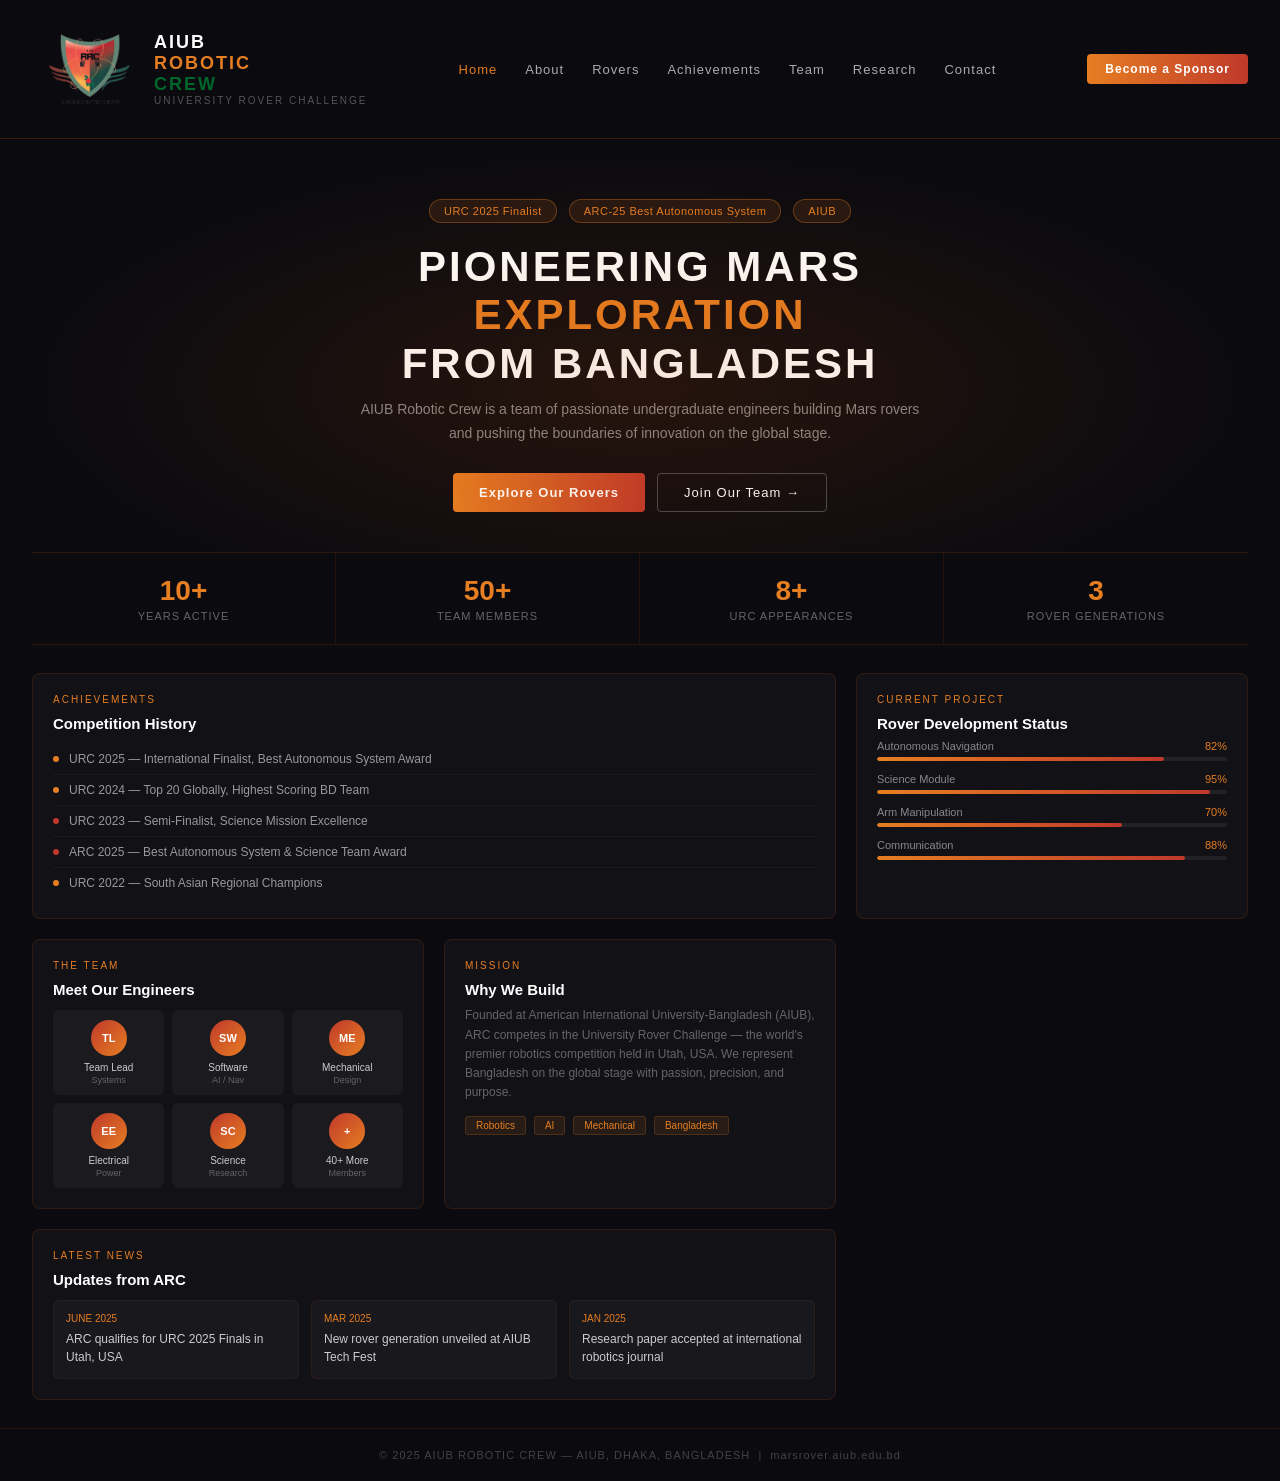
==== arc_theme1_dark_space.html @ 8aabca22 "Mars Rover Dashboard for ARC" ====
<!-- index.html -->
<!DOCTYPE html>
<html lang="en">
<head>
    <meta charset="UTF-8" />
    <meta name="viewport" content="width=device-width, initial-scale=1.0" />
    <title>AIUB Robotic Crew — Mars Rover Team</title>
    <link rel="stylesheet" href="dark_space_theme1.css" />
</head>
<body>
    <div class="page">

        <!-- ===== NAVIGATION ===== -->
        <nav>
            <div class="logo-area">
                <div class="logo-shield">
                <img src="Screenshot_2026-06-24_221754-removebg-preview.png" alt="ARC Logo" >
                    </div>
                <div>
                    <div class="brand">AIUB <span><br>ROBOTIC</span><br><span class="green-text">CREW</span></div>
                    <div class="brand-sub">UNIVERSITY ROVER CHALLENGE</div>
                </div>
            </div>
            <div class="nav-links">
                <a class="active">Home</a>
                <a>About</a>
                <a>Rovers</a>
                <a>Achievements</a>
                <a>Team</a>
                <a>Research</a>
                <a>Contact</a>
            </div>
            <button class="sponsor-btn">Become a Sponsor</button>
        </nav>

        <!-- ===== HERO ===== -->
        <div class="hero">
            <div class="hero-bg"></div>
            <div class="badge-row">
                <span class="badge">URC 2025 Finalist</span>
                <span class="badge">ARC-25 Best Autonomous System</span>
                <span class="badge">AIUB</span>
            </div>
            <h1>PIONEERING MARS<br /><span>EXPLORATION</span><br />FROM BANGLADESH</h1>
            <p>AIUB Robotic Crew is a team of passionate undergraduate engineers building Mars rovers and pushing the boundaries of innovation on the global stage.</p>
            <div class="hero-btns">
                <button class="btn-primary">Explore Our Rovers</button>
                <button class="btn-outline">Join Our Team →</button>
            </div>
        </div>

        <!-- ===== STATS ===== -->
        <div class="stats-bar">
            <div class="stat"><div class="stat-num">10+</div><div class="stat-label">Years Active</div></div>
            <div class="stat"><div class="stat-num">50+</div><div class="stat-label">Team Members</div></div>
            <div class="stat"><div class="stat-num">8+</div><div class="stat-label">URC Appearances</div></div>
            <div class="stat"><div class="stat-num">3</div><div class="stat-label">Rover Generations</div></div>
        </div>

        <!-- ===== CONTENT GRID ===== -->
        <div class="content">

            <!-- ACHIEVEMENTS -->
            <div class="card wide">
                <div class="card-tag">Achievements</div>
                <h3>Competition History</h3>
                <ul class="achievement-list">
                    <li><span class="dot-gold"></span>URC 2025 — International Finalist, Best Autonomous System Award</li>
                    <li><span class="dot-gold"></span>URC 2024 — Top 20 Globally, Highest Scoring BD Team</li>
                    <li><span class="dot-red"></span>URC 2023 — Semi-Finalist, Science Mission Excellence</li>
                    <li><span class="dot-red"></span>ARC 2025 — Best Autonomous System &amp; Science Team Award</li>
                    <li><span class="dot-gold"></span>URC 2022 — South Asian Regional Champions</li>
                </ul>
            </div>

            <!-- PROGRESS -->
            <div class="card">
                <div class="card-tag">Current Project</div>
                <h3>Rover Development Status</h3>
                <div class="progress-wrap">
                    <div class="progress-item">
                        <div class="progress-label"><span>Autonomous Navigation</span><span class="progress-value">82%</span></div>
                        <div class="progress-bar"><div class="progress-fill" style="width:82%"></div></div>
                    </div>
                    <div class="progress-item">
                        <div class="progress-label"><span>Science Module</span><span class="progress-value">95%</span></div>
                        <div class="progress-bar"><div class="progress-fill" style="width:95%"></div></div>
                    </div>
                    <div class="progress-item">
                        <div class="progress-label"><span>Arm Manipulation</span><span class="progress-value">70%</span></div>
                        <div class="progress-bar"><div class="progress-fill" style="width:70%"></div></div>
                    </div>
                    <div class="progress-item">
                        <div class="progress-label"><span>Communication</span><span class="progress-value">88%</span></div>
                        <div class="progress-bar"><div class="progress-fill" style="width:88%"></div></div>
                    </div>
                </div>
            </div>

            <!-- TEAM -->
            <div class="card">
                <div class="card-tag">The Team</div>
                <h3>Meet Our Engineers</h3>
                <div class="team-grid">
                    <div class="member"><div class="avatar">TL</div><div class="member-name">Team Lead</div><div class="member-role">Systems</div></div>
                    <div class="member"><div class="avatar">SW</div><div class="member-name">Software</div><div class="member-role">AI / Nav</div></div>
                    <div class="member"><div class="avatar">ME</div><div class="member-name">Mechanical</div><div class="member-role">Design</div></div>
                    <div class="member"><div class="avatar">EE</div><div class="member-name">Electrical</div><div class="member-role">Power</div></div>
                    <div class="member"><div class="avatar">SC</div><div class="member-name">Science</div><div class="member-role">Research</div></div>
                    <div class="member"><div class="avatar">+</div><div class="member-name">40+ More</div><div class="member-role">Members</div></div>
                </div>
            </div>

            <!-- MISSION -->
            <div class="card">
                <div class="card-tag">Mission</div>
                <h3>Why We Build</h3>
                <p>Founded at American International University-Bangladesh (AIUB), ARC competes in the University Rover Challenge — the world's premier robotics competition held in Utah, USA. We represent Bangladesh on the global stage with passion, precision, and purpose.</p>
                <div class="mission-tags">
                    <span>Robotics</span>
                    <span>AI</span>
                    <span>Mechanical</span>
                    <span>Bangladesh</span>
                </div>
            </div>

            <!-- NEWS -->
            <div class="card wide">
                <div class="card-tag">Latest News</div>
                <h3>Updates from ARC</h3>
                <div class="news-grid">
                    <div class="news-item">
                        <div class="news-date">JUNE 2025</div>
                        <div class="news-text">ARC qualifies for URC 2025 Finals in Utah, USA</div>
                    </div>
                    <div class="news-item">
                        <div class="news-date">MAR 2025</div>
                        <div class="news-text">New rover generation unveiled at AIUB Tech Fest</div>
                    </div>
                    <div class="news-item">
                        <div class="news-date">JAN 2025</div>
                        <div class="news-text">Research paper accepted at international robotics journal</div>
                    </div>
                </div>
            </div>

        </div>

        <!-- ===== FOOTER ===== -->
        <footer>
            © 2025 AIUB ROBOTIC CREW — AIUB, DHAKA, BANGLADESH &nbsp;|&nbsp; marsrover.aiub.edu.bd
        </footer>

    </div>
</body>
</html>
---- dark_space_theme1.css ----
/* style.css */

* {
    box-sizing: border-box;
    margin: 0;
    padding: 0;
    font-family: 'Segoe UI', sans-serif;
}

.page {
    background: #0a0a0f;
    color: #fff;
    min-height: 100vh;
    padding: 0;
}

/* ---- NAVIGATION ---- */
nav {
    display: flex;
    align-items: center;
    justify-content: space-between;
    padding: 14px 32px;
    border-bottom: 1px solid rgba(255, 100, 0, 0.2);
    background: rgba(10, 10, 15, 0.95);
}

.logo-area {
    display: flex;
    align-items: center;
    gap: 12px;
}

.logo-shield {
    width: 110px;
    height: 110px;
    display: flex;
    align-items: center;
    justify-content: center;
    flex-shrink: 0;
}

.logo-shield img {
    width: 100%;
    height: 100%;
    object-fit: contain;
    display: block;
}

.brand {
    font-size: 18px;
    font-weight: 700;
    color: #fff;
    letter-spacing: 2px;
}

.brand span {
    color: #e67e22;
}
.brand .green-text {
    color: #01662b;  /* Vibrant green */
}

.brand-sub {
    font-size: 10px;
    color: #555;
    letter-spacing: 2px;
}

.nav-links {
    display: flex;
    gap: 28px;
}

.nav-links a {
    color: #aaa;
    font-size: 13px;
    text-decoration: none;
    letter-spacing: 1px;
    transition: color .2s;
    cursor: pointer;
}

.nav-links a:hover,
.nav-links a.active {
    color: #e67e22;
}

.sponsor-btn {
    background: linear-gradient(90deg, #e67e22, #c0392b);
    color: #fff;
    border: none;
    padding: 8px 18px;
    border-radius: 4px;
    font-size: 12px;
    font-weight: 600;
    cursor: pointer;
    letter-spacing: 1px;
}

/* ---- HERO ---- */
.hero {
    position: relative;
    padding: 60px 32px 40px;
    text-align: center;
    overflow: hidden;
}

.hero-bg {
    position: absolute;
    inset: 0;
    background: radial-gradient(ellipse at 50% 60%, rgba(200, 80, 0, 0.15) 0%, transparent 70%);
    pointer-events: none;
}

.badge-row {
    display: flex;
    justify-content: center;
    gap: 12px;
    margin-bottom: 20px;
    flex-wrap: wrap;
}

.badge {
    display: inline-flex;
    align-items: center;
    gap: 6px;
    background: rgba(230, 126, 34, 0.12);
    border: 1px solid rgba(230, 126, 34, 0.35);
    border-radius: 20px;
    padding: 5px 14px;
    font-size: 11px;
    color: #e67e22;
    letter-spacing: .5px;
}

.hero h1 {
    font-size: 42px;
    font-weight: 800;
    letter-spacing: 3px;
    line-height: 1.15;
    margin-bottom: 10px;
}

.hero h1 span {
    color: #e67e22;
}

.hero p {
    color: #888;
    font-size: 14px;
    max-width: 560px;
    margin: 0 auto 28px;
    line-height: 1.7;
}

.hero-btns {
    display: flex;
    justify-content: center;
    gap: 12px;
}

.btn-primary {
    background: linear-gradient(90deg, #e67e22, #c0392b);
    color: #fff;
    border: none;
    padding: 11px 26px;
    border-radius: 4px;
    font-size: 13px;
    font-weight: 600;
    cursor: pointer;
    letter-spacing: 1px;
}

.btn-outline {
    background: transparent;
    color: #fff;
    border: 1px solid rgba(255, 255, 255, 0.25);
    padding: 11px 26px;
    border-radius: 4px;
    font-size: 13px;
    cursor: pointer;
    letter-spacing: 1px;
}

/* ---- STATS ---- */
.stats-bar {
    display: grid;
    grid-template-columns: repeat(4, 1fr);
    gap: 0;
    border-top: 1px solid rgba(255, 100, 0, 0.15);
    border-bottom: 1px solid rgba(255, 100, 0, 0.15);
    margin: 0 32px;
}

.stat {
    padding: 22px 16px;
    text-align: center;
    border-right: 1px solid rgba(255, 100, 0, 0.1);
}

.stat:last-child {
    border-right: none;
}

.stat-num {
    font-size: 28px;
    font-weight: 800;
    color: #e67e22;
}

.stat-label {
    font-size: 11px;
    color: #666;
    margin-top: 3px;
    letter-spacing: 1px;
    text-transform: uppercase;
}

/* ---- CONTENT GRID ---- */
.content {
    display: grid;
    grid-template-columns: 1fr 1fr 1fr;
    gap: 20px;
    padding: 28px 32px;
}

.card {
    background: rgba(255, 255, 255, 0.03);
    border: 1px solid rgba(255, 100, 0, 0.12);
    border-radius: 8px;
    padding: 20px;
    transition: border-color .2s;
}

.card:hover {
    border-color: rgba(230, 126, 34, 0.4);
}

.card-tag {
    font-size: 10px;
    color: #e67e22;
    letter-spacing: 2px;
    text-transform: uppercase;
    margin-bottom: 10px;
}

.card h3 {
    font-size: 15px;
    font-weight: 600;
    margin-bottom: 8px;
    color: #fff;
}

.card p {
    font-size: 12px;
    color: #666;
    line-height: 1.6;
}

.card.wide {
    grid-column: span 2;
}

/* ---- ACHIEVEMENTS ---- */
.achievement-list {
    list-style: none;
    margin-top: 12px;
}

.achievement-list li {
    display: flex;
    align-items: center;
    gap: 10px;
    padding: 8px 0;
    border-bottom: 1px solid rgba(255, 255, 255, 0.04);
    font-size: 12px;
    color: #999;
}

.achievement-list li:last-child {
    border-bottom: none;
}

.dot-gold {
    width: 6px;
    height: 6px;
    border-radius: 50%;
    background: #e67e22;
    flex-shrink: 0;
}

.dot-red {
    width: 6px;
    height: 6px;
    border-radius: 50%;
    background: #c0392b;
    flex-shrink: 0;
}

/* ---- TEAM ---- */
.team-grid {
    display: grid;
    grid-template-columns: repeat(3, 1fr);
    gap: 8px;
    margin-top: 12px;
}

.member {
    background: rgba(255, 255, 255, 0.04);
    border-radius: 6px;
    padding: 10px;
    text-align: center;
}

.avatar {
    width: 36px;
    height: 36px;
    border-radius: 50%;
    background: linear-gradient(135deg, #c0392b, #e67e22);
    margin: 0 auto 6px;
    display: flex;
    align-items: center;
    justify-content: center;
    font-size: 11px;
    font-weight: 700;
}

.member-name {
    font-size: 10px;
    color: #ccc;
}

.member-role {
    font-size: 9px;
    color: #666;
    margin-top: 2px;
}

/* ---- PROGRESS BARS ---- */
.progress-item {
    margin-bottom: 12px;
}

.progress-label {
    display: flex;
    justify-content: space-between;
    font-size: 11px;
    color: #888;
    margin-bottom: 5px;
}

.progress-value {
    color: #e67e22;
}

.progress-bar {
    height: 4px;
    background: rgba(255, 255, 255, 0.07);
    border-radius: 2px;
    overflow: hidden;
}

.progress-fill {
    height: 100%;
    border-radius: 2px;
    background: linear-gradient(90deg, #e67e22, #c0392b);
}

/* ---- MISSION TAGS ---- */
.mission-tags {
    margin-top: 14px;
    display: flex;
    gap: 8px;
    flex-wrap: wrap;
}

.mission-tags span {
    font-size: 10px;
    background: rgba(230, 126, 34, 0.1);
    border: 1px solid rgba(230, 126, 34, 0.2);
    color: #e67e22;
    padding: 3px 10px;
    border-radius: 3px;
}

/* ---- NEWS ---- */
.news-grid {
    display: grid;
    grid-template-columns: 1fr 1fr 1fr;
    gap: 12px;
    margin-top: 12px;
}

.news-item {
    background: rgba(255, 255, 255, 0.03);
    border-radius: 6px;
    padding: 12px;
    border: 1px solid rgba(255, 100, 0, 0.08);
}

.news-date {
    font-size: 10px;
    color: #e67e22;
    margin-bottom: 6px;
}

.news-text {
    font-size: 12px;
    color: #ccc;
    line-height: 1.5;
}

/* ---- FOOTER ---- */
footer {
    text-align: center;
    padding: 20px;
    border-top: 1px solid rgba(255, 100, 0, 0.1);
    font-size: 11px;
    color: #444;
    letter-spacing: 1px;
}
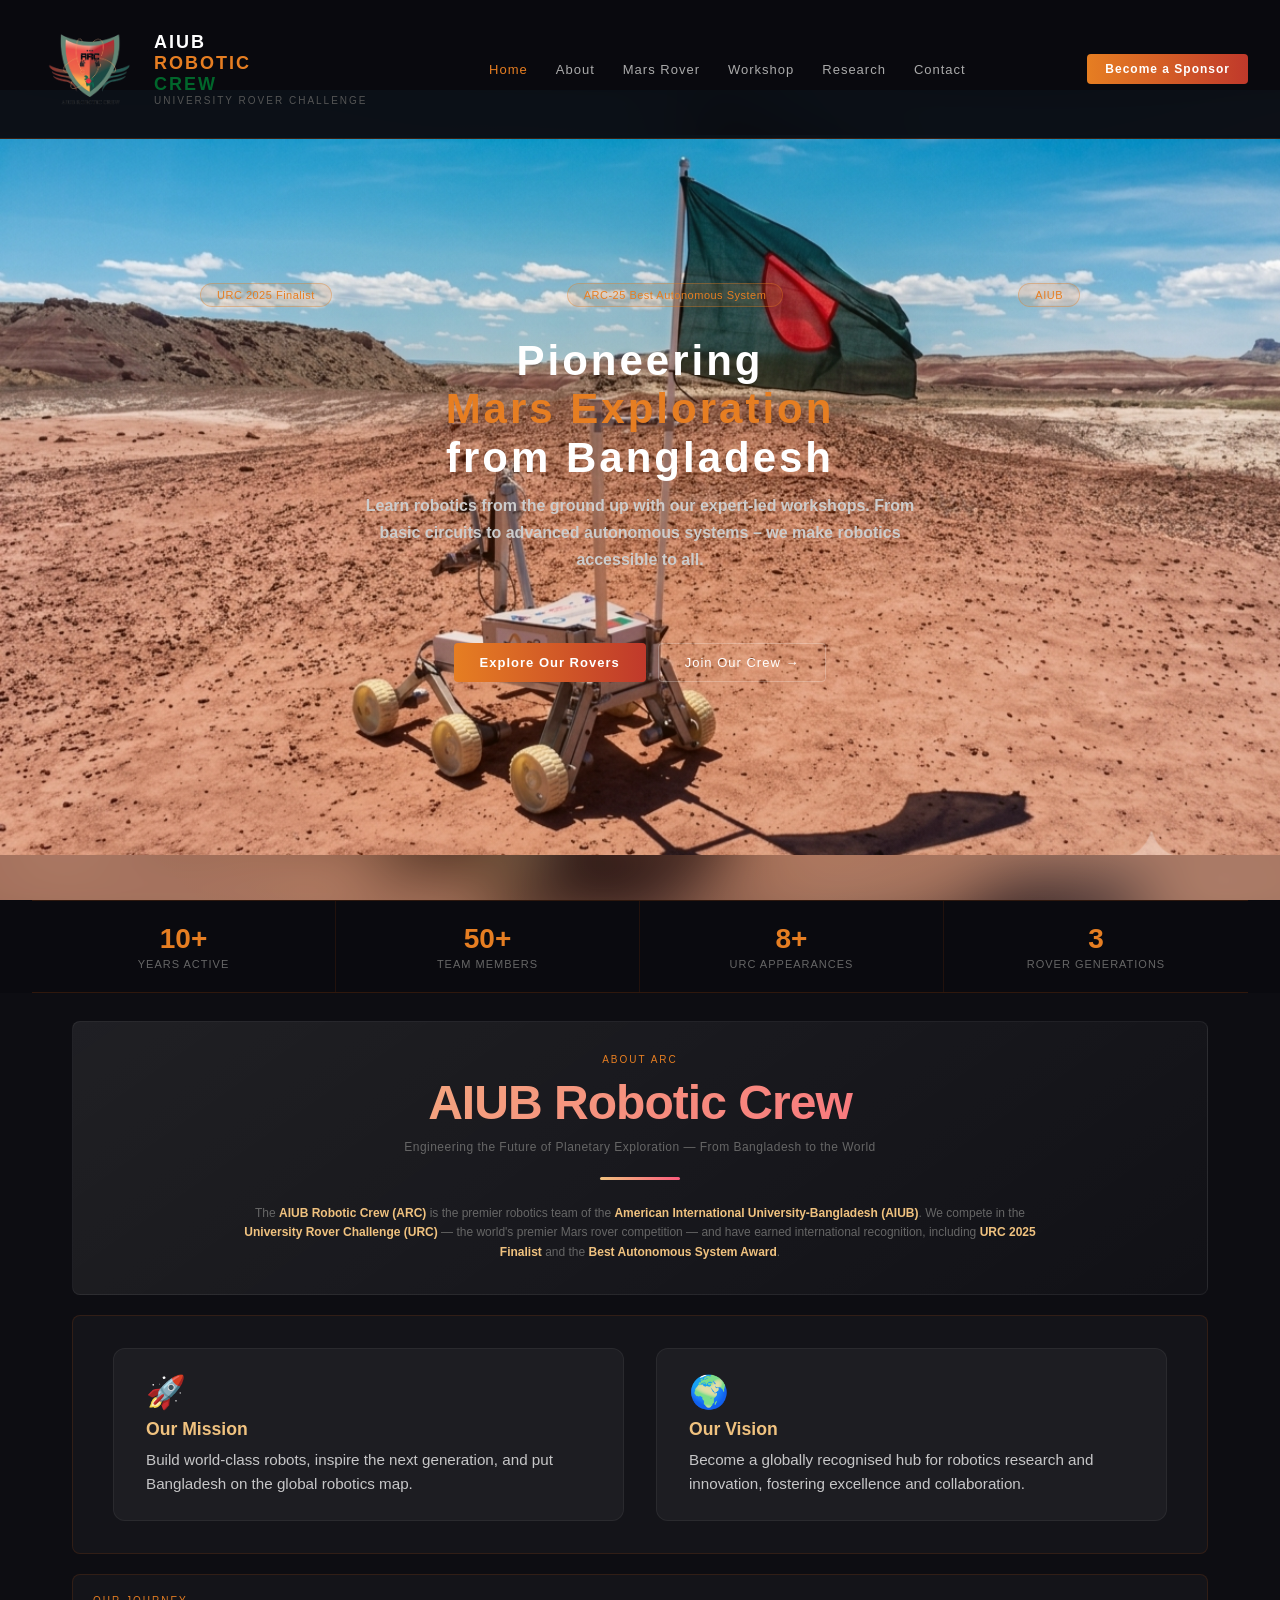
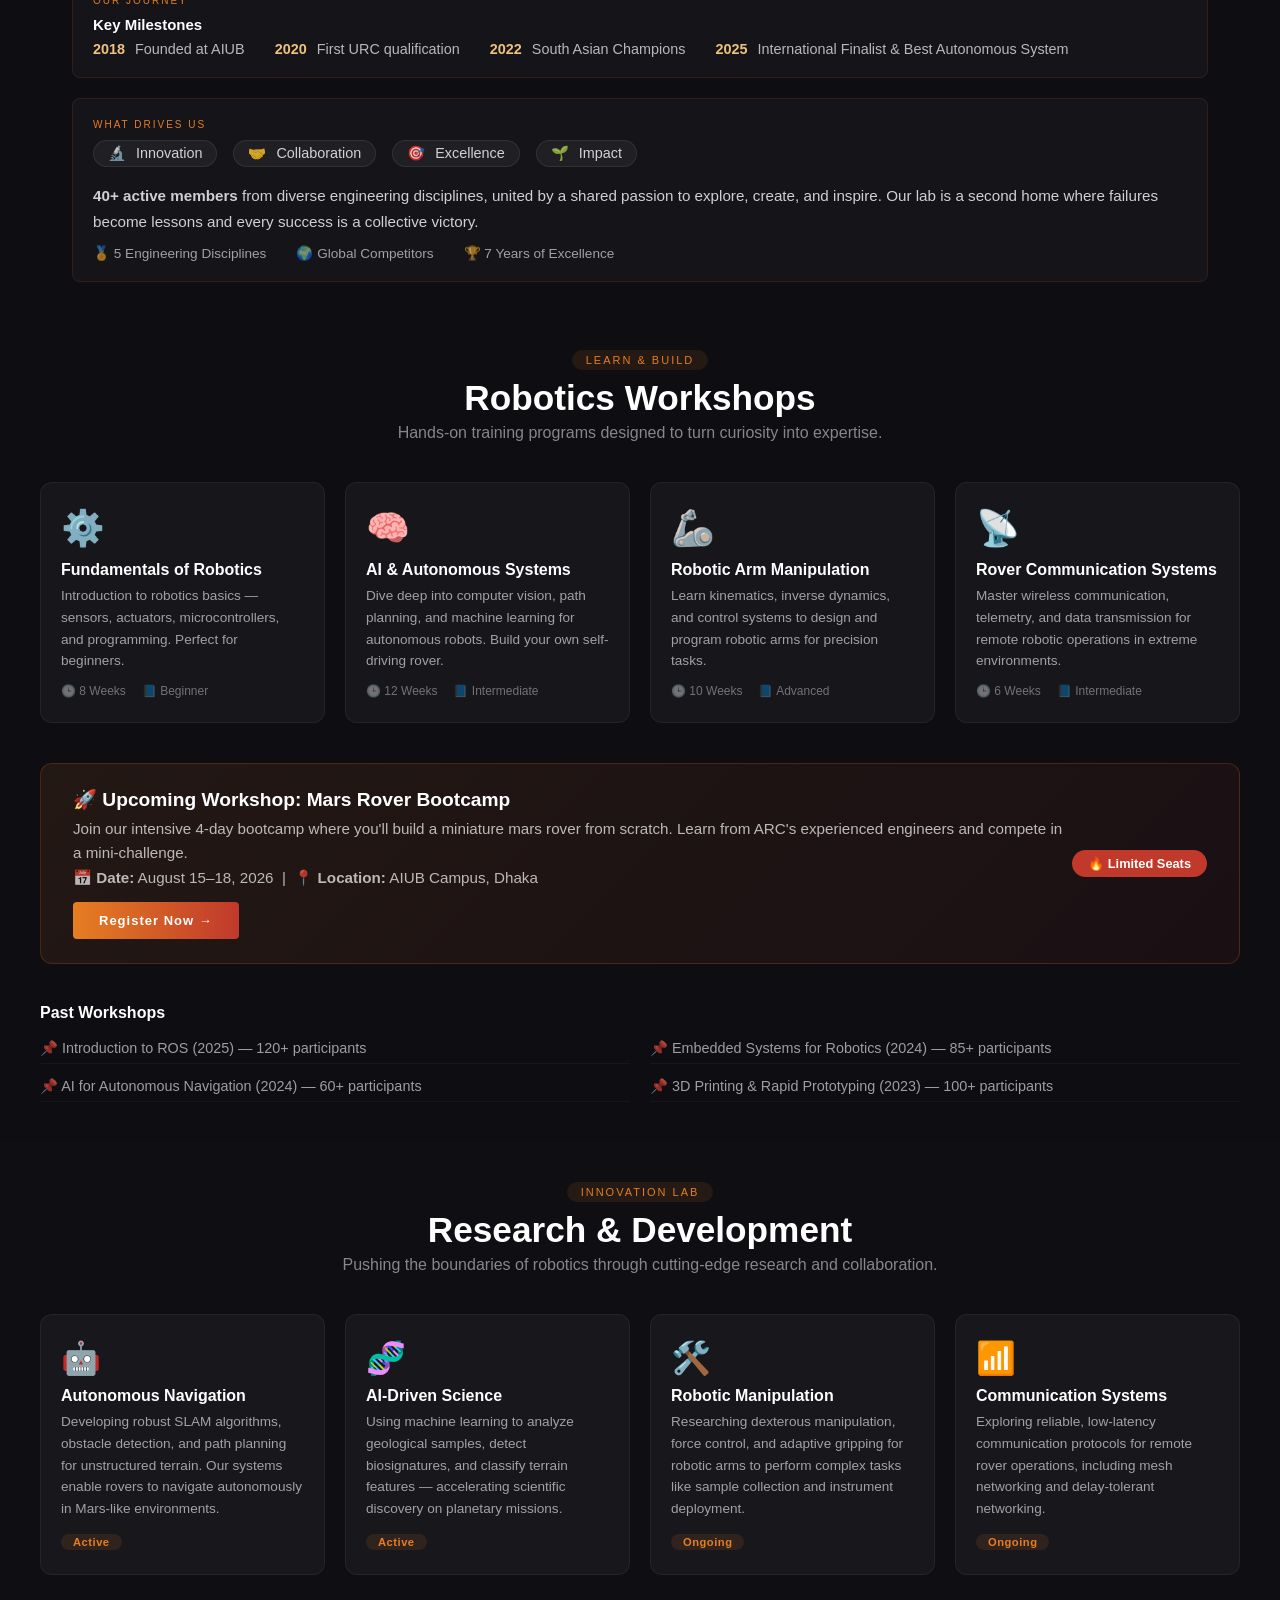
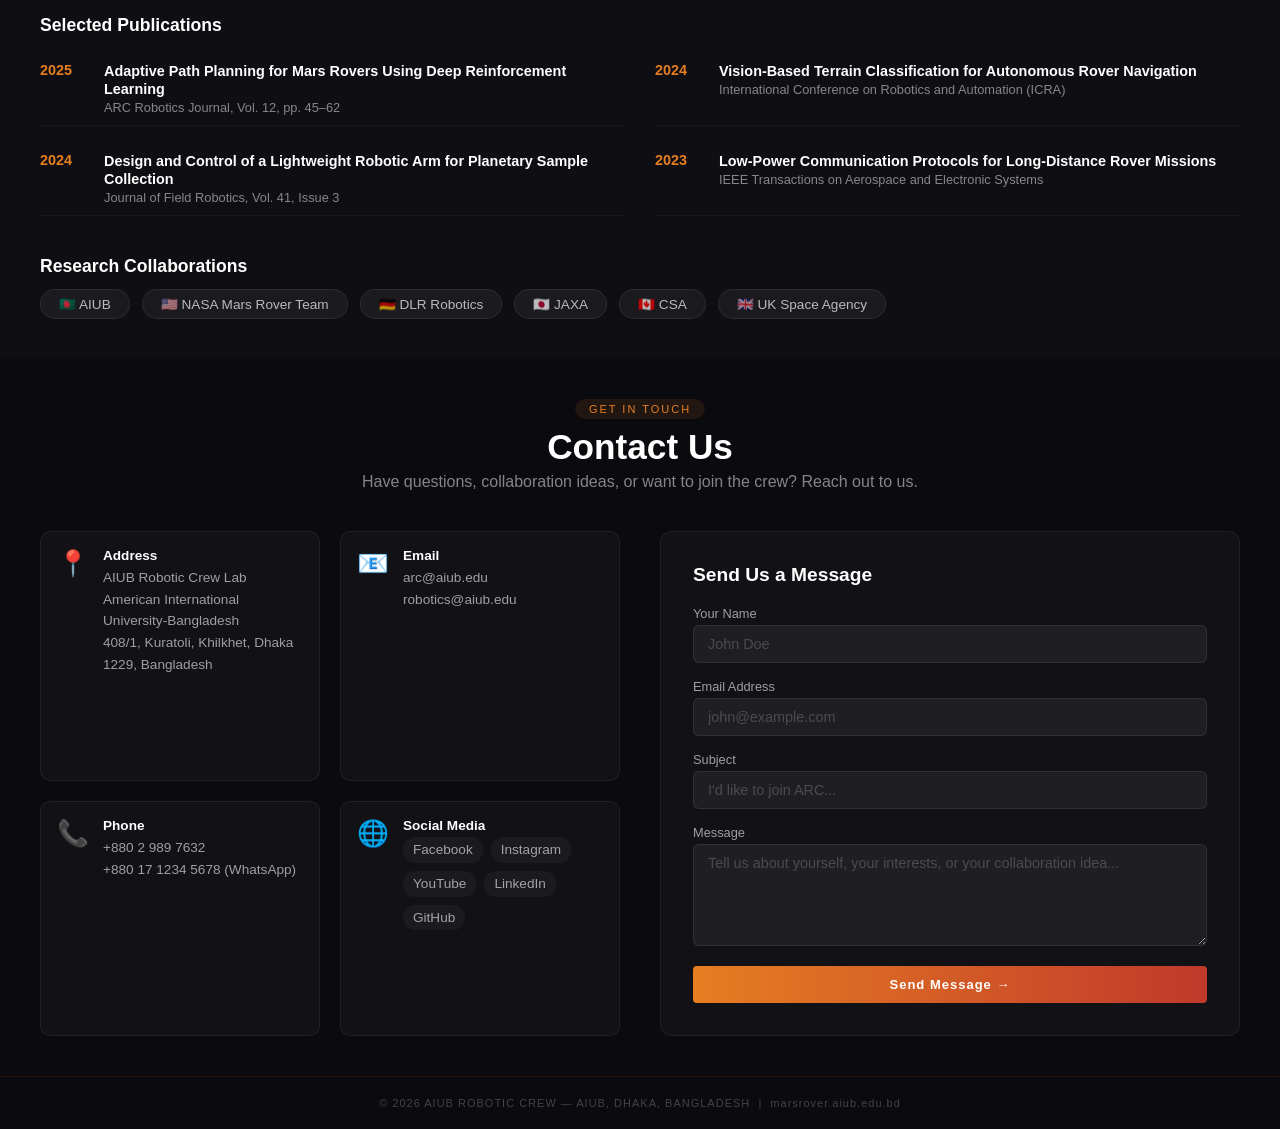
==== commit 518f9507: "Updated" ====
--- a/arc_theme1_dark_space.html
+++ b/arc_theme1_dark_space.html
@@ -1,4 +1,3 @@
-<!-- index.html -->
 <!DOCTYPE html>
 <html lang="en">
 <head>
@@ -10,147 +9,389 @@
 <body>
     <div class="page">
 
-        <!-- ===== NAVIGATION ===== -->
+        <!-- ===== NAVIGATION (fixed) ===== -->
         <nav>
             <div class="logo-area">
                 <div class="logo-shield">
-                <img src="Screenshot_2026-06-24_221754-removebg-preview.png" alt="ARC Logo" >
-                    </div>
+                    <img src="Screenshot_2026-06-24_221754-removebg-preview.png" alt="ARC Logo" />
+                </div>
                 <div>
                     <div class="brand">AIUB <span><br>ROBOTIC</span><br><span class="green-text">CREW</span></div>
                     <div class="brand-sub">UNIVERSITY ROVER CHALLENGE</div>
                 </div>
             </div>
             <div class="nav-links">
-                <a class="active">Home</a>
-                <a>About</a>
-                <a>Rovers</a>
-                <a>Achievements</a>
-                <a>Team</a>
-                <a>Research</a>
-                <a>Contact</a>
+                <a href="#home" class="active">Home</a>
+                <a href="#about">About</a>
+                <a href="#" id="marsRoverLink" target="_blank">Mars Rover</a>
+                <a href="#workshop">Workshop</a>
+                <a href="#research">Research</a>
+                <a href="#contact">Contact</a>
             </div>
             <button class="sponsor-btn">Become a Sponsor</button>
         </nav>
 
-        <!-- ===== HERO ===== -->
-        <div class="hero">
-            <div class="hero-bg"></div>
-            <div class="badge-row">
-                <span class="badge">URC 2025 Finalist</span>
-                <span class="badge">ARC-25 Best Autonomous System</span>
-                <span class="badge">AIUB</span>
-            </div>
-            <h1>PIONEERING MARS<br /><span>EXPLORATION</span><br />FROM BANGLADESH</h1>
-            <p>AIUB Robotic Crew is a team of passionate undergraduate engineers building Mars rovers and pushing the boundaries of innovation on the global stage.</p>
-            <div class="hero-btns">
-                <button class="btn-primary">Explore Our Rovers</button>
-                <button class="btn-outline">Join Our Team →</button>
-            </div>
-        </div>
-
-        <!-- ===== STATS ===== -->
-        <div class="stats-bar">
-            <div class="stat"><div class="stat-num">10+</div><div class="stat-label">Years Active</div></div>
-            <div class="stat"><div class="stat-num">50+</div><div class="stat-label">Team Members</div></div>
-            <div class="stat"><div class="stat-num">8+</div><div class="stat-label">URC Appearances</div></div>
-            <div class="stat"><div class="stat-num">3</div><div class="stat-label">Rover Generations</div></div>
-        </div>
-
-        <!-- ===== CONTENT GRID ===== -->
-        <div class="content">
-
-            <!-- ACHIEVEMENTS -->
-            <div class="card wide">
-                <div class="card-tag">Achievements</div>
-                <h3>Competition History</h3>
-                <ul class="achievement-list">
-                    <li><span class="dot-gold"></span>URC 2025 — International Finalist, Best Autonomous System Award</li>
-                    <li><span class="dot-gold"></span>URC 2024 — Top 20 Globally, Highest Scoring BD Team</li>
-                    <li><span class="dot-red"></span>URC 2023 — Semi-Finalist, Science Mission Excellence</li>
-                    <li><span class="dot-red"></span>ARC 2025 — Best Autonomous System &amp; Science Team Award</li>
-                    <li><span class="dot-gold"></span>URC 2022 — South Asian Regional Champions</li>
-                </ul>
-            </div>
-
-            <!-- PROGRESS -->
-            <div class="card">
-                <div class="card-tag">Current Project</div>
-                <h3>Rover Development Status</h3>
-                <div class="progress-wrap">
-                    <div class="progress-item">
-                        <div class="progress-label"><span>Autonomous Navigation</span><span class="progress-value">82%</span></div>
-                        <div class="progress-bar"><div class="progress-fill" style="width:82%"></div></div>
-                    </div>
-                    <div class="progress-item">
-                        <div class="progress-label"><span>Science Module</span><span class="progress-value">95%</span></div>
-                        <div class="progress-bar"><div class="progress-fill" style="width:95%"></div></div>
-                    </div>
-                    <div class="progress-item">
-                        <div class="progress-label"><span>Arm Manipulation</span><span class="progress-value">70%</span></div>
-                        <div class="progress-bar"><div class="progress-fill" style="width:70%"></div></div>
-                    </div>
-                    <div class="progress-item">
-                        <div class="progress-label"><span>Communication</span><span class="progress-value">88%</span></div>
-                        <div class="progress-bar"><div class="progress-fill" style="width:88%"></div></div>
-                    </div>
-                </div>
-            </div>
-
-            <!-- TEAM -->
-            <div class="card">
-                <div class="card-tag">The Team</div>
-                <h3>Meet Our Engineers</h3>
-                <div class="team-grid">
-                    <div class="member"><div class="avatar">TL</div><div class="member-name">Team Lead</div><div class="member-role">Systems</div></div>
-                    <div class="member"><div class="avatar">SW</div><div class="member-name">Software</div><div class="member-role">AI / Nav</div></div>
-                    <div class="member"><div class="avatar">ME</div><div class="member-name">Mechanical</div><div class="member-role">Design</div></div>
-                    <div class="member"><div class="avatar">EE</div><div class="member-name">Electrical</div><div class="member-role">Power</div></div>
-                    <div class="member"><div class="avatar">SC</div><div class="member-name">Science</div><div class="member-role">Research</div></div>
-                    <div class="member"><div class="avatar">+</div><div class="member-name">40+ More</div><div class="member-role">Members</div></div>
-                </div>
-            </div>
-
-            <!-- MISSION -->
-            <div class="card">
-                <div class="card-tag">Mission</div>
-                <h3>Why We Build</h3>
-                <p>Founded at American International University-Bangladesh (AIUB), ARC competes in the University Rover Challenge — the world's premier robotics competition held in Utah, USA. We represent Bangladesh on the global stage with passion, precision, and purpose.</p>
-                <div class="mission-tags">
-                    <span>Robotics</span>
-                    <span>AI</span>
-                    <span>Mechanical</span>
-                    <span>Bangladesh</span>
-                </div>
-            </div>
-
-            <!-- NEWS -->
-            <div class="card wide">
-                <div class="card-tag">Latest News</div>
-                <h3>Updates from ARC</h3>
-                <div class="news-grid">
-                    <div class="news-item">
-                        <div class="news-date">JUNE 2025</div>
-                        <div class="news-text">ARC qualifies for URC 2025 Finals in Utah, USA</div>
-                    </div>
-                    <div class="news-item">
-                        <div class="news-date">MAR 2025</div>
-                        <div class="news-text">New rover generation unveiled at AIUB Tech Fest</div>
-                    </div>
-                    <div class="news-item">
-                        <div class="news-date">JAN 2025</div>
-                        <div class="news-text">Research paper accepted at international robotics journal</div>
-                    </div>
-                </div>
-            </div>
-
-        </div>
+        <!-- ===== HOME SECTION (HERO + STATS) ===== -->
+        <section id="home">
+            <!-- ===== HERO ===== -->
+            <div class="hero">
+                <div class="hero-image" id="heroSlideshow">
+                    <!-- Slide 1 -->
+                    <div class="slide" data-image="Gemini_Generated_Image_s8egqts8egqts8eg (1).png">
+                        <div class="slide-blur" style="background-image: url('Gemini_Generated_Image_s8egqts8egqts8eg\ \(1\).png');"></div>
+                        <div class="slide-main" style="background-image: url('Gemini_Generated_Image_s8egqts8egqts8eg\ \(1\).png');"></div>
+                    </div>
+                    <!-- Slide 2 -->
+                    <div class="slide" data-image="IMG_9816 (1).JPG.jpeg">
+                        <div class="slide-blur" style="background-image: url('IMG_9816\ \(1\).JPG.jpeg');"></div>
+                        <div class="slide-main" style="background-image: url('IMG_9816\ \(1\).JPG.jpeg');"></div>
+                    </div>
+                    <!-- Slide 3 -->
+                    <div class="slide" data-image="PXL_20250508_043159235 (1).jpg.jpeg">
+                        <div class="slide-blur" style="background-image: url('PXL_20250508_043159235\ \(1\).jpg.jpeg');"></div>
+                        <div class="slide-main" style="background-image: url('PXL_20250508_043159235\ \(1\).jpg.jpeg');"></div>
+                    </div>
+                    <!-- Slide 4 -->
+                    <div class="slide" data-image="473077580_1137605848069499_8323036023182530407_n.jpg.jpeg">
+                        <div class="slide-blur" style="background-image: url('473077580_1137605848069499_8323036023182530407_n.jpg.jpeg');"></div>
+                        <div class="slide-main" style="background-image: url('473077580_1137605848069499_8323036023182530407_n.jpg.jpeg');"></div>
+                    </div>
+                </div>
+                <div class="hero-bg"></div>
+
+                <div class="hero-content">
+                    <div class="badge-row">
+                        <span class="badge">URC 2025 Finalist</span>
+                        <span class="badge">ARC-25 Best Autonomous System</span>
+                        <span class="badge">AIUB</span>
+                    </div>
+
+                    <div class="text-slideshow" id="textSlideshow">
+                        <div class="text-block slide-left active" id="textBlock1">
+                            <h1>Pioneering<br /><span>Mars Exploration</span><br />from Bangladesh</h1>
+                            <p><b>Learn robotics from the ground up with our expert-led workshops. From basic circuits to advanced autonomous systems – we make robotics accessible to all.</b></p>
+                        </div>
+                        <div class="text-block slide-bottom" id="textBlock2">
+                            <h1>INNOVATIVE<br /><span>DESIGN</span><br />THINKING</h1>
+                            <p><b>Our design philosophy combines creativity with engineering precision. We build robots that are not only functional but also elegant in their execution.</b></p>
+                        </div>
+                        <div class="text-block slide-left" id="textBlock3">
+                            <h1>NEXT-GEN<br /><span>LEADERSHIP</span><br />IN ROBOTICS</h1>
+                            <p><b>Developing the next generation of robotics leaders through hands-on projects, mentorship, and real-world challenges that build character and skill.</b></p>
+                        </div>
+                        <div class="text-block slide-bottom" id="textBlock4">
+                            <h1>HANDS-ON ROBOTICS<br /><span>WORKSHOPS</span><br />FOR EVERYONE</h1>
+                            <p><b>Learn robotics from the ground up with our expert-led workshops. From basic circuits to advanced autonomous systems – we make robotics accessible to all.</b></p>
+                        </div>
+                    </div>
+
+                    <div class="hero-btns">
+                        <button class="btn-primary">Explore Our Rovers</button>
+                        <button class="btn-outline">Join Our Crew →</button>
+                    </div>
+                </div>
+            </div>
+
+            <!-- ===== STATS ===== -->
+            <div class="stats-bar">
+                <div class="stat"><div class="stat-num">10+</div><div class="stat-label">Years Active</div></div>
+                <div class="stat"><div class="stat-num">50+</div><div class="stat-label">Team Members</div></div>
+                <div class="stat"><div class="stat-num">8+</div><div class="stat-label">URC Appearances</div></div>
+                <div class="stat"><div class="stat-num">3</div><div class="stat-label">Rover Generations</div></div>
+            </div>
+        </section>
+
+        <!-- ===== ABOUT SECTION (CONDENSED) ===== -->
+        <section id="about" class="section-about">
+            <div class="section-inner">
+
+                <!-- Hero -->
+                <div class="card wide about-hero">
+                    <div class="card-tag">About ARC</div>
+                    <h1 class="about-title">AIUB Robotic Crew</h1>
+                    <p class="about-subtitle">Engineering the Future of Planetary Exploration — From Bangladesh to the World</p>
+                    <div class="about-divider"></div>
+                    <p class="about-intro">
+                        The <strong>AIUB Robotic Crew (ARC)</strong> is the premier robotics team of the
+                        <strong>American International University-Bangladesh (AIUB)</strong>. We compete in the
+                        <strong>University Rover Challenge (URC)</strong> — the world's premier Mars rover competition —
+                        and have earned international recognition, including <strong>URC 2025 Finalist</strong> and the
+                        <strong>Best Autonomous System Award</strong>.
+                    </p>
+                </div>
+
+                <!-- Mission & Vision (two columns) -->
+                <div class="card wide mission-vision">
+                    <div class="mission-block">
+                        <span class="mv-icon">🚀</span>
+                        <h4>Our Mission</h4>
+                        <p>Build world‑class robots, inspire the next generation, and put Bangladesh on the global robotics map.</p>
+                    </div>
+                    <div class="vision-block">
+                        <span class="mv-icon">🌍</span>
+                        <h4>Our Vision</h4>
+                        <p>Become a globally recognised hub for robotics research and innovation, fostering excellence and collaboration.</p>
+                    </div>
+                </div>
+
+                <!-- Key Milestones (compact timeline) -->
+                <div class="card wide">
+                    <div class="card-tag">Our Journey</div>
+                    <h3>Key Milestones</h3>
+                    <div class="compact-timeline">
+                        <div class="milestone"><span class="year">2018</span> Founded at AIUB</div>
+                        <div class="milestone"><span class="year">2020</span> First URC qualification</div>
+                        <div class="milestone"><span class="year">2022</span> South Asian Champions</div>
+                        <div class="milestone"><span class="year">2025</span> International Finalist &amp; Best Autonomous System</div>
+                    </div>
+                </div>
+
+                <!-- Core Values & Culture combined -->
+                <div class="card wide">
+                    <div class="card-tag">What Drives Us</div>
+                    <div class="values-compact">
+                        <div class="value-chip"><span>🔬</span> Innovation</div>
+                        <div class="value-chip"><span>🤝</span> Collaboration</div>
+                        <div class="value-chip"><span>🎯</span> Excellence</div>
+                        <div class="value-chip"><span>🌱</span> Impact</div>
+                    </div>
+                    <div class="culture-blurb">
+                        <p><strong>40+ active members</strong> from diverse engineering disciplines, united by a shared passion to explore, create, and inspire. Our lab is a second home where failures become lessons and every success is a collective victory.</p>
+                        <div class="stats-mini">
+                            <span>🏅 5 Engineering Disciplines</span>
+                            <span>🌍 Global Competitors</span>
+                            <span>🏆 7 Years of Excellence</span>
+                        </div>
+                    </div>
+                </div>
+
+            </div>
+        </section>
+
+        <!-- ===== WORKSHOP SECTION ===== -->
+        <section id="workshop" class="section-workshop">
+            <div class="section-inner">
+                <div class="section-header">
+                    <span class="section-tag">Learn & Build</span>
+                    <h2>Robotics Workshops</h2>
+                    <p class="section-sub">Hands-on training programs designed to turn curiosity into expertise.</p>
+                </div>
+
+                <div class="workshop-grid">
+                    <div class="workshop-card">
+                        <div class="workshop-icon">⚙️</div>
+                        <h4>Fundamentals of Robotics</h4>
+                        <p>Introduction to robotics basics — sensors, actuators, microcontrollers, and programming. Perfect for beginners.</p>
+                        <div class="workshop-meta"><span>🕒 8 Weeks</span><span>📘 Beginner</span></div>
+                    </div>
+                    <div class="workshop-card">
+                        <div class="workshop-icon">🧠</div>
+                        <h4>AI & Autonomous Systems</h4>
+                        <p>Dive deep into computer vision, path planning, and machine learning for autonomous robots. Build your own self-driving rover.</p>
+                        <div class="workshop-meta"><span>🕒 12 Weeks</span><span>📘 Intermediate</span></div>
+                    </div>
+                    <div class="workshop-card">
+                        <div class="workshop-icon">🦾</div>
+                        <h4>Robotic Arm Manipulation</h4>
+                        <p>Learn kinematics, inverse dynamics, and control systems to design and program robotic arms for precision tasks.</p>
+                        <div class="workshop-meta"><span>🕒 10 Weeks</span><span>📘 Advanced</span></div>
+                    </div>
+                    <div class="workshop-card">
+                        <div class="workshop-icon">📡</div>
+                        <h4>Rover Communication Systems</h4>
+                        <p>Master wireless communication, telemetry, and data transmission for remote robotic operations in extreme environments.</p>
+                        <div class="workshop-meta"><span>🕒 6 Weeks</span><span>📘 Intermediate</span></div>
+                    </div>
+                </div>
+
+                <div class="workshop-highlight">
+                    <div class="highlight-text">
+                        <h4>🚀 Upcoming Workshop: Mars Rover Bootcamp</h4>
+                        <p>Join our intensive 4-day bootcamp where you'll build a miniature mars rover from scratch. Learn from ARC's experienced engineers and compete in a mini-challenge.</p>
+                        <p><strong>📅 Date:</strong> August 15–18, 2026 &nbsp;|&nbsp; <strong>📍 Location:</strong> AIUB Campus, Dhaka</p>
+                        <button class="btn-primary" style="margin-top:12px;">Register Now →</button>
+                    </div>
+                    <div class="highlight-badge">🔥 Limited Seats</div>
+                </div>
+
+                <div class="past-workshops">
+                    <h4>Past Workshops</h4>
+                    <div class="past-grid">
+                        <div class="past-item"><span>📌</span> Introduction to ROS (2025) — 120+ participants</div>
+                        <div class="past-item"><span>📌</span> Embedded Systems for Robotics (2024) — 85+ participants</div>
+                        <div class="past-item"><span>📌</span> AI for Autonomous Navigation (2024) — 60+ participants</div>
+                        <div class="past-item"><span>📌</span> 3D Printing & Rapid Prototyping (2023) — 100+ participants</div>
+                    </div>
+                </div>
+            </div>
+        </section>
+
+        <!-- ===== RESEARCH SECTION ===== -->
+        <section id="research" class="section-research">
+            <div class="section-inner">
+                <div class="section-header">
+                    <span class="section-tag">Innovation Lab</span>
+                    <h2>Research & Development</h2>
+                    <p class="section-sub">Pushing the boundaries of robotics through cutting-edge research and collaboration.</p>
+                </div>
+
+                <div class="research-areas">
+                    <div class="research-area">
+                        <div class="area-icon">🤖</div>
+                        <h4>Autonomous Navigation</h4>
+                        <p>Developing robust SLAM algorithms, obstacle detection, and path planning for unstructured terrain. Our systems enable rovers to navigate autonomously in Mars-like environments.</p>
+                        <span class="research-tag">Active</span>
+                    </div>
+                    <div class="research-area">
+                        <div class="area-icon">🧬</div>
+                        <h4>AI-Driven Science</h4>
+                        <p>Using machine learning to analyze geological samples, detect biosignatures, and classify terrain features — accelerating scientific discovery on planetary missions.</p>
+                        <span class="research-tag">Active</span>
+                    </div>
+                    <div class="research-area">
+                        <div class="area-icon">🛠️</div>
+                        <h4>Robotic Manipulation</h4>
+                        <p>Researching dexterous manipulation, force control, and adaptive gripping for robotic arms to perform complex tasks like sample collection and instrument deployment.</p>
+                        <span class="research-tag">Ongoing</span>
+                    </div>
+                    <div class="research-area">
+                        <div class="area-icon">📶</div>
+                        <h4>Communication Systems</h4>
+                        <p>Exploring reliable, low-latency communication protocols for remote rover operations, including mesh networking and delay-tolerant networking.</p>
+                        <span class="research-tag">Ongoing</span>
+                    </div>
+                </div>
+
+                <div class="publications">
+                    <h4>Selected Publications</h4>
+                    <div class="pub-list">
+                        <div class="pub-item">
+                            <span class="pub-year">2025</span>
+                            <div>
+                                <strong>Adaptive Path Planning for Mars Rovers Using Deep Reinforcement Learning</strong>
+                                <p>ARC Robotics Journal, Vol. 12, pp. 45–62</p>
+                            </div>
+                        </div>
+                        <div class="pub-item">
+                            <span class="pub-year">2024</span>
+                            <div>
+                                <strong>Vision-Based Terrain Classification for Autonomous Rover Navigation</strong>
+                                <p>International Conference on Robotics and Automation (ICRA)</p>
+                            </div>
+                        </div>
+                        <div class="pub-item">
+                            <span class="pub-year">2024</span>
+                            <div>
+                                <strong>Design and Control of a Lightweight Robotic Arm for Planetary Sample Collection</strong>
+                                <p>Journal of Field Robotics, Vol. 41, Issue 3</p>
+                            </div>
+                        </div>
+                        <div class="pub-item">
+                            <span class="pub-year">2023</span>
+                            <div>
+                                <strong>Low-Power Communication Protocols for Long-Distance Rover Missions</strong>
+                                <p>IEEE Transactions on Aerospace and Electronic Systems</p>
+                            </div>
+                        </div>
+                    </div>
+                </div>
+
+                <div class="research-partners">
+                    <h4>Research Collaborations</h4>
+                    <div class="partner-grid">
+                        <span class="partner">🇧🇩 AIUB</span>
+                        <span class="partner">🇺🇸 NASA Mars Rover Team</span>
+                        <span class="partner">🇩🇪 DLR Robotics</span>
+                        <span class="partner">🇯🇵 JAXA</span>
+                        <span class="partner">🇨🇦 CSA</span>
+                        <span class="partner">🇬🇧 UK Space Agency</span>
+                    </div>
+                </div>
+            </div>
+        </section>
+
+        <!-- ===== CONTACT SECTION ===== -->
+        <section id="contact" class="section-contact">
+            <div class="section-inner">
+                <div class="section-header">
+                    <span class="section-tag">Get in Touch</span>
+                    <h2>Contact Us</h2>
+                    <p class="section-sub">Have questions, collaboration ideas, or want to join the crew? Reach out to us.</p>
+                </div>
+
+                <div class="contact-grid">
+                    <div class="contact-info">
+                        <div class="contact-card">
+                            <div class="contact-icon">📍</div>
+                            <div>
+                                <h4>Address</h4>
+                                <p>AIUB Robotic Crew Lab<br />American International University-Bangladesh<br />408/1, Kuratoli, Khilkhet, Dhaka 1229, Bangladesh</p>
+                            </div>
+                        </div>
+                        <div class="contact-card">
+                            <div class="contact-icon">📧</div>
+                            <div>
+                                <h4>Email</h4>
+                                <p><a href="mailto:arc@aiub.edu">arc@aiub.edu</a></p>
+                                <p><a href="mailto:robotics@aiub.edu">robotics@aiub.edu</a></p>
+                            </div>
+                        </div>
+                        <div class="contact-card">
+                            <div class="contact-icon">📞</div>
+                            <div>
+                                <h4>Phone</h4>
+                                <p>+880 2 989 7632</p>
+                                <p>+880 17 1234 5678 (WhatsApp)</p>
+                            </div>
+                        </div>
+                        <div class="contact-card">
+                            <div class="contact-icon">🌐</div>
+                            <div>
+                                <h4>Social Media</h4>
+                                <div class="social-links">
+                                    <a href="#" class="social-link">Facebook</a>
+                                    <a href="#" class="social-link">Instagram</a>
+                                    <a href="#" class="social-link">YouTube</a>
+                                    <a href="#" class="social-link">LinkedIn</a>
+                                    <a href="#" class="social-link">GitHub</a>
+                                </div>
+                            </div>
+                        </div>
+                    </div>
+
+                    <div class="contact-form">
+                        <h4>Send Us a Message</h4>
+                        <form id="contactForm">
+                            <div class="form-group">
+                                <label for="name">Your Name</label>
+                                <input type="text" id="name" placeholder="John Doe" required />
+                            </div>
+                            <div class="form-group">
+                                <label for="email">Email Address</label>
+                                <input type="email" id="email" placeholder="john@example.com" required />
+                            </div>
+                            <div class="form-group">
+                                <label for="subject">Subject</label>
+                                <input type="text" id="subject" placeholder="I'd like to join ARC..." required />
+                            </div>
+                            <div class="form-group">
+                                <label for="message">Message</label>
+                                <textarea id="message" rows="5" placeholder="Tell us about yourself, your interests, or your collaboration idea..." required></textarea>
+                            </div>
+                            <button type="submit" class="btn-primary" style="width:100%;">Send Message →</button>
+                        </form>
+                    </div>
+                </div>
+            </div>
+        </section>
 
         <!-- ===== FOOTER ===== -->
         <footer>
-            © 2025 AIUB ROBOTIC CREW — AIUB, DHAKA, BANGLADESH &nbsp;|&nbsp; marsrover.aiub.edu.bd
+            © 2026 AIUB ROBOTIC CREW — AIUB, DHAKA, BANGLADESH &nbsp;|&nbsp; marsrover.aiub.edu.bd
         </footer>
 
     </div>
+
+    <script src="script.js"></script>
 </body>
 </html>
--- a/dark_space_theme1.css
+++ b/dark_space_theme1.css
@@ -1,5 +1,3 @@
-/* style.css */
-
 * {
     box-sizing: border-box;
     margin: 0;
@@ -7,15 +5,24 @@
     font-family: 'Segoe UI', sans-serif;
 }
 
+html {
+    scroll-behavior: smooth;
+}
+
 .page {
     background: #0a0a0f;
     color: #fff;
     min-height: 100vh;
-    padding: 0;
-}
-
-/* ---- NAVIGATION ---- */
+    padding: 90px 0 0 0;
+}
+
+/* ---- NAVIGATION (fixed) ---- */
 nav {
+    position: fixed;
+    top: 0;
+    left: 0;
+    width: 100%;
+    z-index: 1000;
     display: flex;
     align-items: center;
     justify-content: space-between;
@@ -57,7 +64,7 @@
     color: #e67e22;
 }
 .brand .green-text {
-    color: #01662b;  /* Vibrant green */
+    color: #01662b;
 }
 
 .brand-sub {
@@ -97,43 +104,189 @@
     letter-spacing: 1px;
 }
 
-/* ---- HERO ---- */
+/* ---- HERO (with slideshow & blur layer) ---- */
 .hero {
     position: relative;
-    padding: 60px 32px 40px;
+    padding: 0;
     text-align: center;
     overflow: hidden;
+    min-height: calc(100vh - 90px);
+    display: flex;
+    align-items: center;
+}
+
+.hero-image {
+    position: absolute;
+    inset: 0;
+    z-index: 0;
+    overflow: hidden;
+    pointer-events: none;
+}
+
+.slide {
+    position: absolute;
+    inset: 0;
+    opacity: 0;
+    transition: opacity 2s ease-in-out;
+    pointer-events: none;
+}
+
+.slide.active {
+    opacity: 1;
+}
+
+.slide-blur {
+    position: absolute;
+    inset: -20px;
+    background-size: cover;
+    background-position: center;
+    background-repeat: no-repeat;
+    filter: blur(30px);
+    transform: scale(1.1);
+    opacity: 0.8;
+}
+
+.slide-main {
+    position: absolute;
+    inset: 0;
+    background-size: contain;
+    background-position: center;
+    background-repeat: no-repeat;
+    z-index: 1;
 }
 
 .hero-bg {
     position: absolute;
     inset: 0;
+    z-index: 1;
     background: radial-gradient(ellipse at 50% 60%, rgba(200, 80, 0, 0.15) 0%, transparent 70%);
     pointer-events: none;
 }
 
+/* ---- HERO CONTENT (badges + text + buttons) ---- */
+.hero-content {
+    position: relative;
+    z-index: 2;
+    padding: 5px 32px 30px;
+    text-align: center;
+    width: 100%;
+}
+
+/* ===== BADGE ROW: LEFT | CENTER | RIGHT ===== */
 .badge-row {
     display: flex;
-    justify-content: center;
+    justify-content: space-between;
+    align-items: center;
+    width: 100%;
+    max-width: 900px;
+    margin: 0 auto 30px auto;
+    padding: 0 10px;
     gap: 12px;
-    margin-bottom: 20px;
     flex-wrap: wrap;
 }
 
 .badge {
     display: inline-flex;
     align-items: center;
-    gap: 6px;
+    gap: 8px;
     background: rgba(230, 126, 34, 0.12);
     border: 1px solid rgba(230, 126, 34, 0.35);
     border-radius: 20px;
-    padding: 5px 14px;
+    padding: 5px 16px;
     font-size: 11px;
     color: #e67e22;
     letter-spacing: .5px;
-}
-
-.hero h1 {
+    white-space: nowrap;
+}
+
+/* ===== TEXT SLIDESHOW ===== */
+.text-slideshow {
+    position: relative;
+    min-height: 280px;
+    max-width: 800px;
+    margin: 0 auto;
+}
+
+.text-block {
+    position: absolute;
+    top: 0;
+    left: 0;
+    width: 100%;
+    opacity: 0;
+    pointer-events: none;
+    transition: opacity 0.6s ease;
+}
+
+.text-block.active {
+    opacity: 1;
+    pointer-events: auto;
+}
+
+/* Text 1: Slide from left */
+.text-block.slide-left {
+    transform: translateX(-60px);
+    transition: transform 2s cubic-bezier(0.25, 0.46, 0.45, 0.94), opacity 1s ease;
+}
+
+.text-block.slide-left.active {
+    transform: translateX(0);
+}
+
+.text-block.slide-left h1 {
+    transform: translateX(-50px);
+    transition: transform 2s cubic-bezier(0.25, 0.46, 0.45, 0.94) 0s, opacity 1s ease 0s;
+    opacity: 0;
+}
+
+.text-block.slide-left.active h1 {
+    transform: translateX(0);
+    opacity: 1;
+}
+
+.text-block.slide-left p {
+    transform: translateX(-50px);
+    transition: transform 2s cubic-bezier(0.25, 0.46, 0.45, 0.94) 0.8s, opacity 1s ease 0.8s;
+    opacity: 0;
+}
+
+.text-block.slide-left.active p {
+    transform: translateX(0);
+    opacity: 1;
+}
+
+/* Text 2: Slide from bottom */
+.text-block.slide-bottom {
+    transform: translateY(60px);
+    transition: transform 2s cubic-bezier(0.25, 0.46, 0.45, 0.94), opacity 1s ease;
+}
+
+.text-block.slide-bottom.active {
+    transform: translateY(0);
+}
+
+.text-block.slide-bottom h1 {
+    transform: translateY(50px);
+    transition: transform 2s cubic-bezier(0.25, 0.46, 0.45, 0.94) 0s, opacity 1s ease 0s;
+    opacity: 0;
+}
+
+.text-block.slide-bottom.active h1 {
+    transform: translateY(0);
+    opacity: 1;
+}
+
+.text-block.slide-bottom p {
+    transform: translateY(50px);
+    transition: transform 2s cubic-bezier(0.25, 0.46, 0.45, 0.94) 0.8s, opacity 1s ease 0.8s;
+    opacity: 0;
+}
+
+.text-block.slide-bottom.active p {
+    transform: translateY(0);
+    opacity: 1;
+}
+
+.text-block h1 {
     font-size: 42px;
     font-weight: 800;
     letter-spacing: 3px;
@@ -141,15 +294,15 @@
     margin-bottom: 10px;
 }
 
-.hero h1 span {
+.text-block h1 span {
     color: #e67e22;
 }
 
-.hero p {
-    color: #888;
-    font-size: 14px;
+.text-block p {
+    color: #ccc;
+    font-size: 16px;
     max-width: 560px;
-    margin: 0 auto 28px;
+    margin: 0 auto;
     line-height: 1.7;
 }
 
@@ -157,8 +310,10 @@
     display: flex;
     justify-content: center;
     gap: 12px;
-}
-
+    margin-top: 20px;
+}
+
+/* ---- BUTTONS (with hover fixes) ---- */
 .btn-primary {
     background: linear-gradient(90deg, #e67e22, #c0392b);
     color: #fff;
@@ -169,6 +324,12 @@
     font-weight: 600;
     cursor: pointer;
     letter-spacing: 1px;
+    transition: transform 0.2s ease, opacity 0.2s ease;
+}
+
+.btn-primary:hover {
+    transform: scale(1.03);
+    opacity: 0.9;
 }
 
 .btn-outline {
@@ -180,6 +341,14 @@
     font-size: 13px;
     cursor: pointer;
     letter-spacing: 1px;
+    transition: background 0.3s ease, border-color 0.3s ease, transform 0.2s ease;
+}
+
+.btn-outline:hover {
+    background-color: #0d7a03;
+    border-color: #0d7a03;
+    color: #fff;
+    transform: scale(1.03);
 }
 
 /* ---- STATS ---- */
@@ -216,12 +385,30 @@
     text-transform: uppercase;
 }
 
-/* ---- CONTENT GRID ---- */
-.content {
+/* ---- ABOUT SECTION (condensed) ---- */
+ .section-about {
+    width: 100%;
+    max-width: 100%;
+    background: rgba(255, 255, 255, 0.01); 
+}
+
+.section-about .card {
+    width: 100%;
+    grid-column: 1 / -1;         
+}
+
+
+
+.section-about .section-inner {
     display: grid;
-    grid-template-columns: 1fr 1fr 1fr;
+    grid-template-columns: 1fr ;
     gap: 20px;
     padding: 28px 32px;
+    width: 100% ;
+}
+
+.section-about .card.wide {
+    grid-column: span 2;
 }
 
 .card {
@@ -230,6 +417,7 @@
     border-radius: 8px;
     padding: 20px;
     transition: border-color .2s;
+   
 }
 
 .card:hover {
@@ -261,153 +449,527 @@
     grid-column: span 2;
 }
 
-/* ---- ACHIEVEMENTS ---- */
-.achievement-list {
-    list-style: none;
-    margin-top: 12px;
-}
-
-.achievement-list li {
-    display: flex;
+.about-hero {
+    text-align: center;
+    padding: 2rem 2.5rem;
+    background: linear-gradient(145deg, rgba(255, 255, 255, 0.08) 0%, rgba(255, 255, 255, 0.02) 100%);
+    border: 1px solid rgba(255, 255, 255, 0.06);
+}
+
+.about-title {
+    font-size: 3rem;
+    font-weight: 700;
+    letter-spacing: -0.02em;
+    background: linear-gradient(135deg, #f0c27f, #fc5c7d);
+    -webkit-background-clip: text;
+    -webkit-text-fill-color: transparent;
+    background-clip: text;
+    margin: 0.25rem 0 0.5rem;
+}
+
+.about-subtitle {
+    font-size: 1.15rem;
+    color: rgba(255, 255, 255, 0.7);
+    font-weight: 300;
+    letter-spacing: 0.04em;
+    margin-bottom: 1.25rem;
+}
+
+.about-divider {
+    width: 80px;
+    height: 3px;
+    background: linear-gradient(90deg, #f0c27f, #fc5c7d);
+    border-radius: 4px;
+    margin: 0 auto 1.5rem;
+}
+
+.about-intro {
+    font-size: 1.05rem;
+    line-height: 1.8;
+    color: rgba(255, 255, 255, 0.85);
+    max-width: 820px;
+    margin: 0 auto;
+}
+
+.about-intro strong {
+    color: #f0c27f;
+    font-weight: 600;
+}
+
+.mission-vision {
+    display: grid;
+    grid-template-columns: 1fr 1fr;
+    gap: 2rem;
+    padding: 2rem 2.5rem;
+}
+
+.mission-block,
+.vision-block {
+    padding: 1.5rem 2rem;
+    border-radius: 12px;
+    background: rgba(255, 255, 255, 0.04);
+    border: 1px solid rgba(255, 255, 255, 0.06);
+    transition: border-color 0.3s;
+}
+
+.mission-block:hover,
+.vision-block:hover {
+    border-color: rgba(240, 194, 127, 0.3);
+}
+
+.mv-icon {
+    font-size: 2rem;
+    display: block;
+    margin-bottom: 0.5rem;
+}
+
+.mission-block h4,
+.vision-block h4 {
+    font-size: 1.1rem;
+    color: #f0c27f;
+    margin-bottom: 0.5rem;
+    font-weight: 600;
+}
+
+.mission-block p,
+.vision-block p {
+    color: rgba(255, 255, 255, 0.75);
+    line-height: 1.6;
+    font-size: 0.95rem;
+    margin: 0;
+}
+
+/* compact timeline */
+.compact-timeline {
+    display: flex;
+    flex-wrap: wrap;
+    gap: 12px 30px;
+    margin-top: 8px;
+}
+.milestone {
+    font-size: 0.9rem;
+    color: rgba(255,255,255,0.7);
+}
+.milestone .year {
+    font-weight: 700;
+    color: #f0c27f;
+    margin-right: 6px;
+}
+
+/* compact values */
+.values-compact {
+    display: flex;
+    flex-wrap: wrap;
+    gap: 8px 16px;
+    margin: 8px 0 16px 0;
+}
+.value-chip {
+    font-size: 0.9rem;
+    color: rgba(255,255,255,0.8);
+    background: rgba(255,255,255,0.05);
+    padding: 4px 14px;
+    border-radius: 20px;
+    border: 1px solid rgba(255,255,255,0.08);
+}
+.value-chip span {
+    margin-right: 6px;
+}
+
+.culture-blurb p {
+    font-size: 0.95rem;
+    color: rgba(255,255,255,0.8);
+    line-height: 1.7;
+}
+.stats-mini {
+    display: flex;
+    flex-wrap: wrap;
+    gap: 16px 30px;
+    margin-top: 10px;
+    font-size: 0.85rem;
+    color: rgba(255,255,255,0.6);
+}
+
+/* ---- WORKSHOP SECTION ---- */
+.section-workshop {
+    padding: 40px 32px;
+    background: rgba(255, 255, 255, 0.01);
+}
+
+.section-inner {
+    max-width: 1200px;
+    margin: 0 auto;
+}
+
+.section-header {
+    text-align: center;
+    margin-bottom: 40px;
+}
+
+.section-tag {
+    display: inline-block;
+    font-size: 11px;
+    color: #e67e22;
+    letter-spacing: 2px;
+    text-transform: uppercase;
+    background: rgba(230, 126, 34, 0.1);
+    padding: 4px 14px;
+    border-radius: 20px;
+    margin-bottom: 8px;
+}
+
+.section-header h2 {
+    font-size: 2.2rem;
+    font-weight: 700;
+    color: #fff;
+}
+
+.section-sub {
+    font-size: 1rem;
+    color: rgba(255, 255, 255, 0.5);
+    margin-top: 6px;
+}
+
+.workshop-grid {
+    display: grid;
+    grid-template-columns: repeat(4, 1fr);
+    gap: 20px;
+    margin-bottom: 40px;
+}
+
+.workshop-card {
+    background: rgba(255, 255, 255, 0.04);
+    border: 1px solid rgba(255, 255, 255, 0.06);
+    border-radius: 12px;
+    padding: 24px 20px;
+    transition: border-color 0.3s, transform 0.2s;
+}
+
+.workshop-card:hover {
+    border-color: rgba(230, 126, 34, 0.3);
+    transform: translateY(-4px);
+}
+
+.workshop-icon {
+    font-size: 2.2rem;
+    margin-bottom: 12px;
+    display: block;
+}
+
+.workshop-card h4 {
+    font-size: 1rem;
+    font-weight: 600;
+    color: #fff;
+    margin-bottom: 6px;
+}
+
+.workshop-card p {
+    font-size: 0.85rem;
+    color: rgba(255, 255, 255, 0.6);
+    line-height: 1.6;
+    margin-bottom: 12px;
+}
+
+.workshop-meta {
+    display: flex;
+    gap: 16px;
+    font-size: 0.75rem;
+    color: rgba(255, 255, 255, 0.4);
+}
+
+.workshop-highlight {
+    display: flex;
+    justify-content: space-between;
     align-items: center;
-    gap: 10px;
-    padding: 8px 0;
+    background: linear-gradient(135deg, rgba(230, 126, 34, 0.1), rgba(192, 57, 43, 0.08));
+    border: 1px solid rgba(230, 126, 34, 0.2);
+    border-radius: 12px;
+    padding: 24px 32px;
+    margin-bottom: 40px;
+}
+
+.highlight-text h4 {
+    font-size: 1.2rem;
+    color: #fff;
+    margin-bottom: 6px;
+}
+
+.highlight-text p {
+    color: rgba(255, 255, 255, 0.7);
+    font-size: 0.95rem;
+    line-height: 1.6;
+}
+
+.highlight-badge {
+    background: #c0392b;
+    color: #fff;
+    padding: 6px 16px;
+    border-radius: 20px;
+    font-size: 0.8rem;
+    font-weight: 600;
+    white-space: nowrap;
+}
+
+.past-workshops h4 {
+    font-size: 1rem;
+    color: #fff;
+    margin-bottom: 12px;
+}
+
+.past-grid {
+    display: grid;
+    grid-template-columns: repeat(2, 1fr);
+    gap: 8px 20px;
+}
+
+.past-item {
+    font-size: 0.9rem;
+    color: rgba(255, 255, 255, 0.6);
+    padding: 6px 0;
     border-bottom: 1px solid rgba(255, 255, 255, 0.04);
-    font-size: 12px;
-    color: #999;
-}
-
-.achievement-list li:last-child {
-    border-bottom: none;
-}
-
-.dot-gold {
-    width: 6px;
-    height: 6px;
-    border-radius: 50%;
-    background: #e67e22;
+}
+
+/* ---- RESEARCH SECTION ---- */
+.section-research {
+    padding: 40px 32px;
+    background: rgba(255, 255, 255, 0.015);
+}
+
+.research-areas {
+    display: grid;
+    grid-template-columns: repeat(4, 1fr);
+    gap: 20px;
+    margin-bottom: 40px;
+}
+
+.research-area {
+    background: rgba(255, 255, 255, 0.04);
+    border: 1px solid rgba(255, 255, 255, 0.06);
+    border-radius: 12px;
+    padding: 24px 20px;
+    transition: border-color 0.3s;
+    position: relative;
+}
+
+.research-area:hover {
+    border-color: rgba(230, 126, 34, 0.3);
+}
+
+.area-icon {
+    font-size: 2rem;
+    margin-bottom: 10px;
+    display: block;
+}
+
+.research-area h4 {
+    font-size: 1rem;
+    font-weight: 600;
+    color: #fff;
+    margin-bottom: 6px;
+}
+
+.research-area p {
+    font-size: 0.85rem;
+    color: rgba(255, 255, 255, 0.6);
+    line-height: 1.6;
+    margin-bottom: 12px;
+}
+
+.research-tag {
+    display: inline-block;
+    font-size: 0.7rem;
+    font-weight: 600;
+    color: #e67e22;
+    background: rgba(230, 126, 34, 0.12);
+    padding: 2px 12px;
+    border-radius: 12px;
+    letter-spacing: 0.5px;
+}
+
+.publications {
+    margin-bottom: 40px;
+}
+
+.publications h4 {
+    font-size: 1.1rem;
+    color: #fff;
+    margin-bottom: 16px;
+}
+
+.pub-list {
+    display: grid;
+    grid-template-columns: 1fr 1fr;
+    gap: 16px 30px;
+}
+
+.pub-item {
+    display: flex;
+    gap: 14px;
+    padding: 10px 0;
+    border-bottom: 1px solid rgba(255, 255, 255, 0.04);
+}
+
+.pub-year {
+    font-weight: 700;
+    color: #e67e22;
+    font-size: 0.9rem;
     flex-shrink: 0;
-}
-
-.dot-red {
-    width: 6px;
-    height: 6px;
-    border-radius: 50%;
-    background: #c0392b;
+    min-width: 50px;
+}
+
+.pub-item strong {
+    color: #fff;
+    font-size: 0.9rem;
+}
+
+.pub-item p {
+    font-size: 0.8rem;
+    color: rgba(255, 255, 255, 0.5);
+    margin-top: 2px;
+}
+
+.research-partners h4 {
+    font-size: 1.1rem;
+    color: #fff;
+    margin-bottom: 12px;
+}
+
+.partner-grid {
+    display: flex;
+    flex-wrap: wrap;
+    gap: 12px;
+}
+
+.partner {
+    background: rgba(255, 255, 255, 0.05);
+    border: 1px solid rgba(255, 255, 255, 0.08);
+    padding: 6px 18px;
+    border-radius: 20px;
+    font-size: 0.85rem;
+    color: rgba(255, 255, 255, 0.7);
+}
+
+/* ---- CONTACT SECTION ---- */
+.section-contact {
+    padding: 40px 32px;
+}
+
+.contact-grid {
+    display: grid;
+    grid-template-columns: 1fr 1fr;
+    gap: 40px;
+}
+
+.contact-info {
+    display: grid;
+    grid-template-columns: 1fr 1fr;
+    gap: 20px;
+}
+
+.contact-card {
+    display: flex;
+    gap: 14px;
+    padding: 16px;
+    background: rgba(255, 255, 255, 0.03);
+    border: 1px solid rgba(255, 255, 255, 0.06);
+    border-radius: 10px;
+    transition: border-color 0.3s;
+}
+
+.contact-card:hover {
+    border-color: rgba(230, 126, 34, 0.2);
+}
+
+.contact-icon {
+    font-size: 1.6rem;
     flex-shrink: 0;
 }
 
-/* ---- TEAM ---- */
-.team-grid {
-    display: grid;
-    grid-template-columns: repeat(3, 1fr);
+.contact-card h4 {
+    font-size: 0.85rem;
+    font-weight: 600;
+    color: #fff;
+    margin-bottom: 4px;
+}
+
+.contact-card p,
+.contact-card a {
+    font-size: 0.85rem;
+    color: rgba(255, 255, 255, 0.6);
+    line-height: 1.6;
+    text-decoration: none;
+}
+
+.contact-card a:hover {
+    color: #e67e22;
+}
+
+.social-links {
+    display: flex;
+    flex-wrap: wrap;
     gap: 8px;
-    margin-top: 12px;
-}
-
-.member {
+    margin-top: 4px;
+}
+
+.social-link {
+    font-size: 0.8rem;
+    color: rgba(255, 255, 255, 0.5);
+    text-decoration: none;
+    padding: 2px 10px;
     background: rgba(255, 255, 255, 0.04);
+    border-radius: 12px;
+    transition: color 0.2s, background 0.2s;
+}
+
+.social-link:hover {
+    color: #e67e22;
+    background: rgba(230, 126, 34, 0.1);
+}
+
+.contact-form {
+    background: rgba(255, 255, 255, 0.03);
+    border: 1px solid rgba(255, 255, 255, 0.06);
+    border-radius: 12px;
+    padding: 32px;
+}
+
+.contact-form h4 {
+    font-size: 1.2rem;
+    color: #fff;
+    margin-bottom: 20px;
+}
+
+.form-group {
+    margin-bottom: 16px;
+}
+
+.form-group label {
+    display: block;
+    font-size: 0.8rem;
+    color: rgba(255, 255, 255, 0.6);
+    margin-bottom: 4px;
+}
+
+.form-group input,
+.form-group textarea {
+    width: 100%;
+    padding: 10px 14px;
+    background: rgba(255, 255, 255, 0.06);
+    border: 1px solid rgba(255, 255, 255, 0.08);
     border-radius: 6px;
-    padding: 10px;
-    text-align: center;
-}
-
-.avatar {
-    width: 36px;
-    height: 36px;
-    border-radius: 50%;
-    background: linear-gradient(135deg, #c0392b, #e67e22);
-    margin: 0 auto 6px;
-    display: flex;
-    align-items: center;
-    justify-content: center;
-    font-size: 11px;
-    font-weight: 700;
-}
-
-.member-name {
-    font-size: 10px;
-    color: #ccc;
-}
-
-.member-role {
-    font-size: 9px;
-    color: #666;
-    margin-top: 2px;
-}
-
-/* ---- PROGRESS BARS ---- */
-.progress-item {
-    margin-bottom: 12px;
-}
-
-.progress-label {
-    display: flex;
-    justify-content: space-between;
-    font-size: 11px;
-    color: #888;
-    margin-bottom: 5px;
-}
-
-.progress-value {
-    color: #e67e22;
-}
-
-.progress-bar {
-    height: 4px;
-    background: rgba(255, 255, 255, 0.07);
-    border-radius: 2px;
-    overflow: hidden;
-}
-
-.progress-fill {
-    height: 100%;
-    border-radius: 2px;
-    background: linear-gradient(90deg, #e67e22, #c0392b);
-}
-
-/* ---- MISSION TAGS ---- */
-.mission-tags {
-    margin-top: 14px;
-    display: flex;
-    gap: 8px;
-    flex-wrap: wrap;
-}
-
-.mission-tags span {
-    font-size: 10px;
-    background: rgba(230, 126, 34, 0.1);
-    border: 1px solid rgba(230, 126, 34, 0.2);
-    color: #e67e22;
-    padding: 3px 10px;
-    border-radius: 3px;
-}
-
-/* ---- NEWS ---- */
-.news-grid {
-    display: grid;
-    grid-template-columns: 1fr 1fr 1fr;
-    gap: 12px;
-    margin-top: 12px;
-}
-
-.news-item {
-    background: rgba(255, 255, 255, 0.03);
-    border-radius: 6px;
-    padding: 12px;
-    border: 1px solid rgba(255, 100, 0, 0.08);
-}
-
-.news-date {
-    font-size: 10px;
-    color: #e67e22;
-    margin-bottom: 6px;
-}
-
-.news-text {
-    font-size: 12px;
-    color: #ccc;
-    line-height: 1.5;
+    color: #fff;
+    font-size: 0.9rem;
+    transition: border-color 0.3s;
+}
+
+.form-group input:focus,
+.form-group textarea:focus {
+    outline: none;
+    border-color: #e67e22;
+}
+
+.form-group input::placeholder,
+.form-group textarea::placeholder {
+    color: rgba(255, 255, 255, 0.2);
 }
 
 /* ---- FOOTER ---- */
@@ -418,4 +980,140 @@
     font-size: 11px;
     color: #444;
     letter-spacing: 1px;
+}
+
+/* ---- RESPONSIVE ---- */
+@media (max-width: 1024px) {
+    .workshop-grid {
+        grid-template-columns: repeat(2, 1fr);
+    }
+    .research-areas {
+        grid-template-columns: repeat(2, 1fr);
+    }
+    .pub-list {
+        grid-template-columns: 1fr;
+    }
+}
+
+@media (max-width: 820px) {
+    .mission-vision {
+        grid-template-columns: 1fr;
+        gap: 1.25rem;
+        padding: 1.5rem;
+    }
+    .section-about .section-inner {
+        grid-template-columns: 1fr;
+        padding: 16px;
+    }
+    .section-about .card.wide {
+        grid-column: span 1;
+    }
+    .about-title {
+        font-size: 2.2rem;
+    }
+    .contact-grid {
+        grid-template-columns: 1fr;
+    }
+    .contact-info {
+        grid-template-columns: 1fr 1fr;
+    }
+    .workshop-grid {
+        grid-template-columns: 1fr 1fr;
+    }
+    .research-areas {
+        grid-template-columns: 1fr 1fr;
+    }
+    .past-grid {
+        grid-template-columns: 1fr;
+    }
+}
+
+@media (max-width: 600px) {
+    .about-title {
+        font-size: 1.7rem;
+    }
+    .about-subtitle {
+        font-size: 0.95rem;
+    }
+    .about-intro {
+        font-size: 0.92rem;
+    }
+    .mission-block,
+    .vision-block {
+        padding: 1rem 1.25rem;
+    }
+    .about-hero {
+        padding: 1.5rem;
+    }
+    .mission-vision {
+        padding: 1.25rem;
+    }
+    .workshop-grid {
+        grid-template-columns: 1fr;
+    }
+    .research-areas {
+        grid-template-columns: 1fr;
+    }
+    .workshop-highlight {
+        flex-direction: column;
+        text-align: center;
+        gap: 12px;
+    }
+    .contact-info {
+        grid-template-columns: 1fr;
+    }
+    .badge-row {
+        justify-content: center;
+        gap: 8px;
+    }
+    .badge {
+        font-size: 10px;
+        padding: 4px 12px;
+        white-space: normal;
+    }
+    .text-block h1 {
+        font-size: 28px;
+    }
+    .text-block p {
+        font-size: 14px;
+    }
+    .text-slideshow {
+        min-height: 220px;
+    }
+    .stats-bar {
+        grid-template-columns: repeat(2, 1fr);
+        margin: 0 16px;
+    }
+    .stat {
+        border-right: none;
+        border-bottom: 1px solid rgba(255, 100, 0, 0.1);
+    }
+    .stat:nth-child(2) {
+        border-right: none;
+    }
+    nav {
+        flex-wrap: wrap;
+        gap: 8px;
+    }
+    .nav-links {
+        gap: 12px;
+        flex-wrap: wrap;
+        justify-content: center;
+    }
+    .logo-shield {
+        width: 70px;
+        height: 70px;
+    }
+    .brand {
+        font-size: 14px;
+    }
+    .brand-sub {
+        font-size: 8px;
+    }
+    .page {
+        padding-top: 120px;
+    }
+    .slide-blur {
+        filter: blur(20px);
+    }
 }
